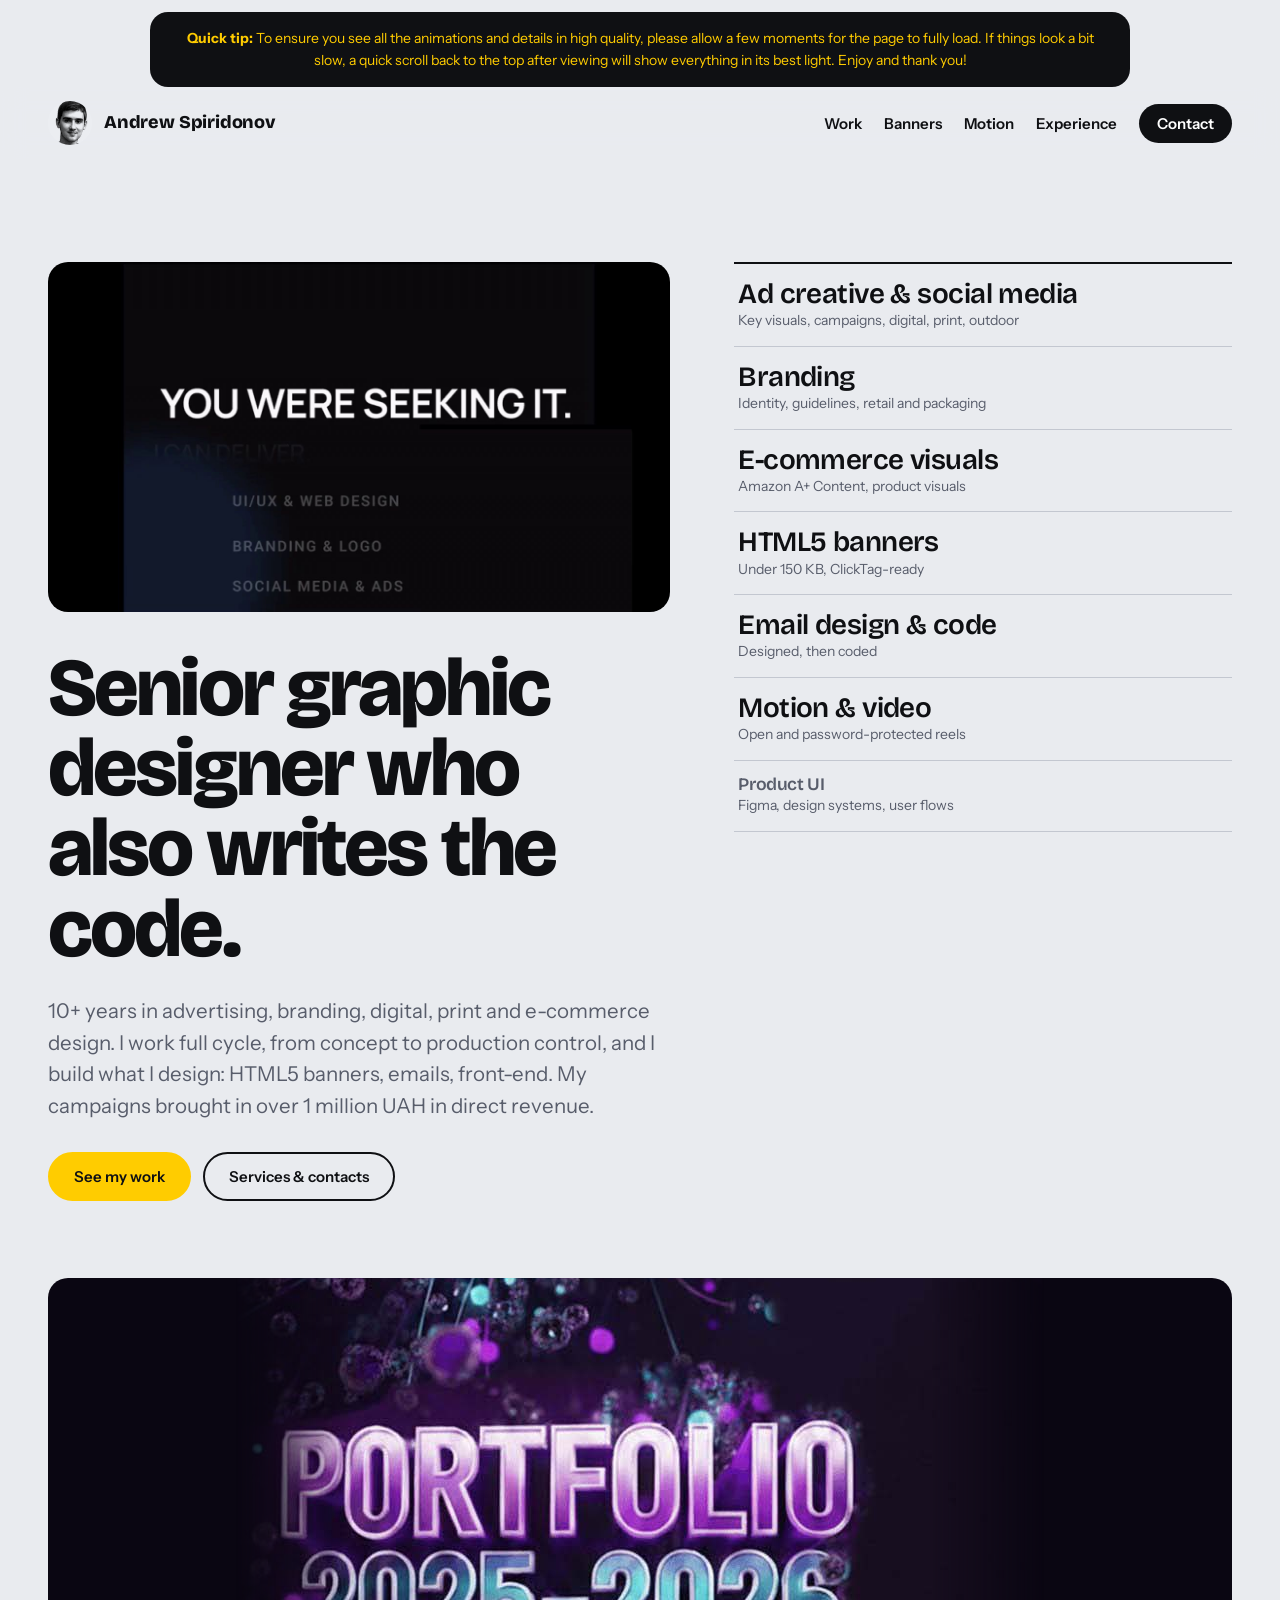
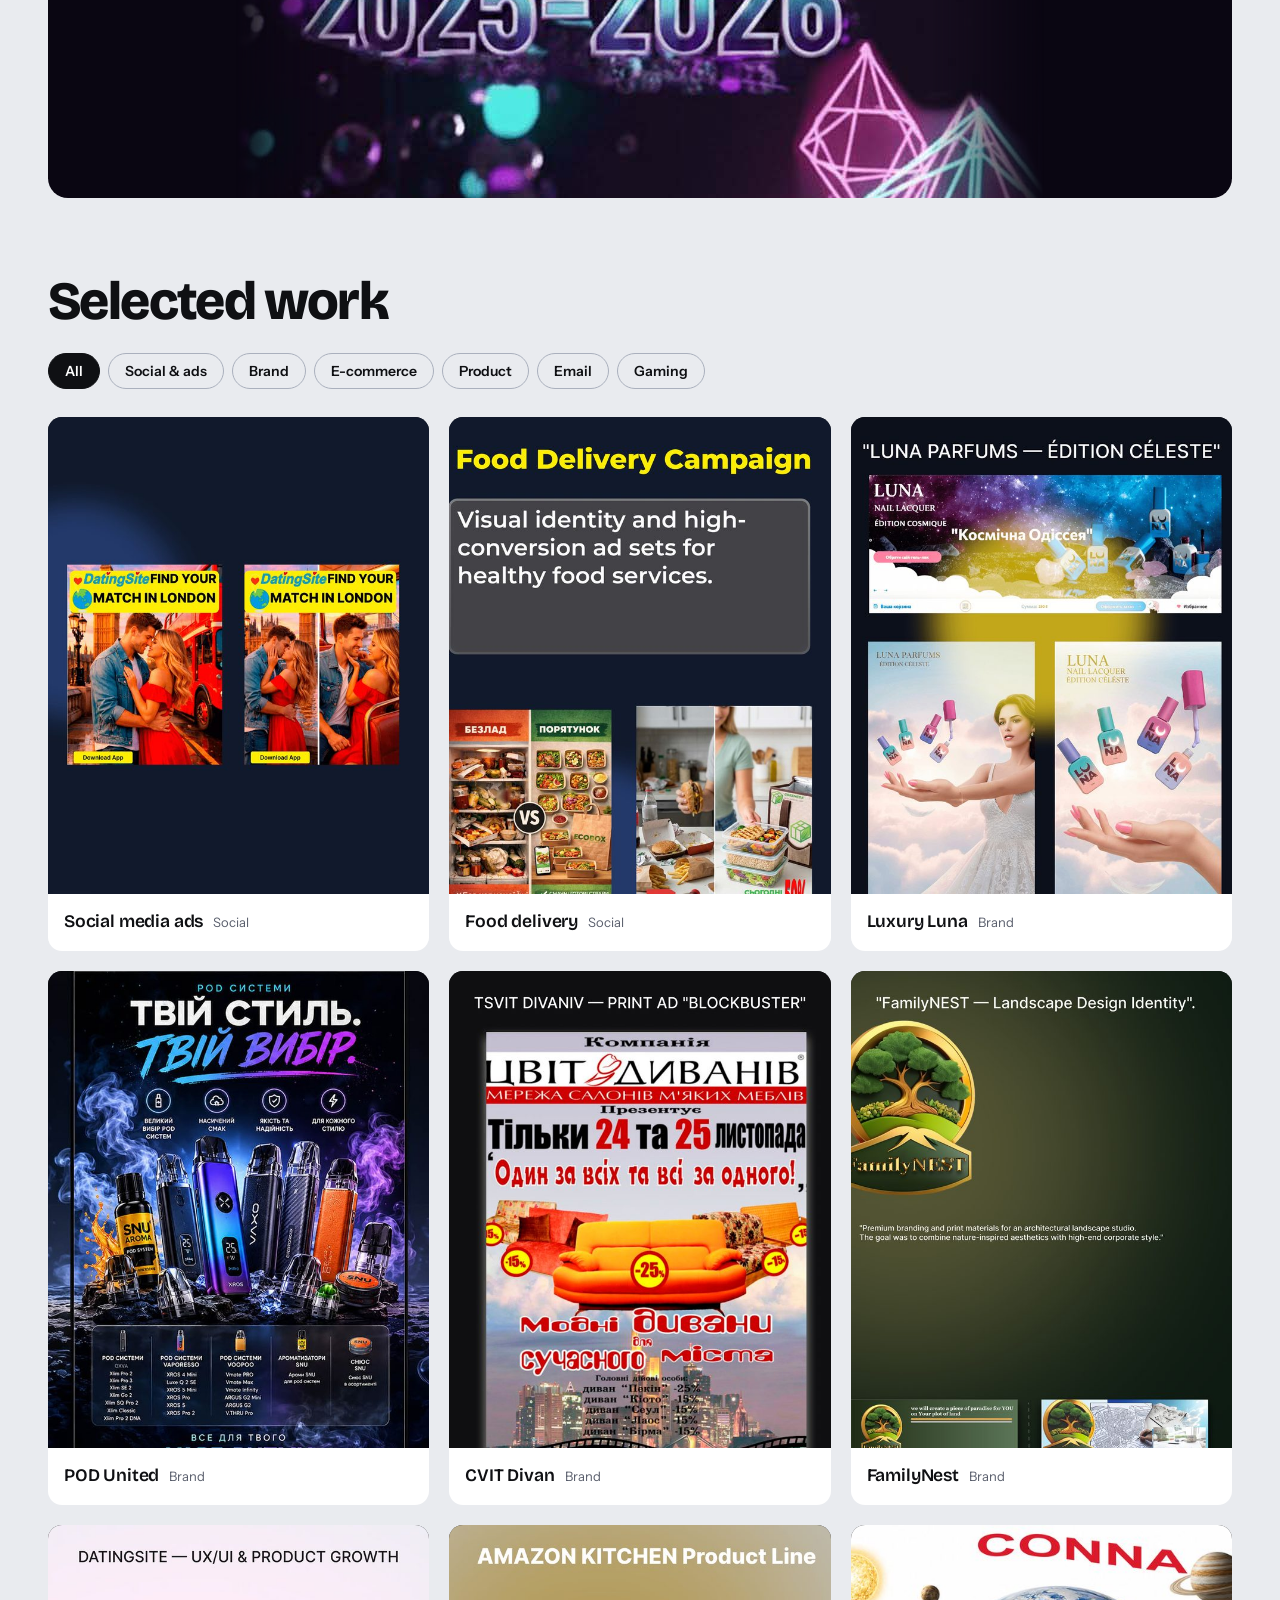
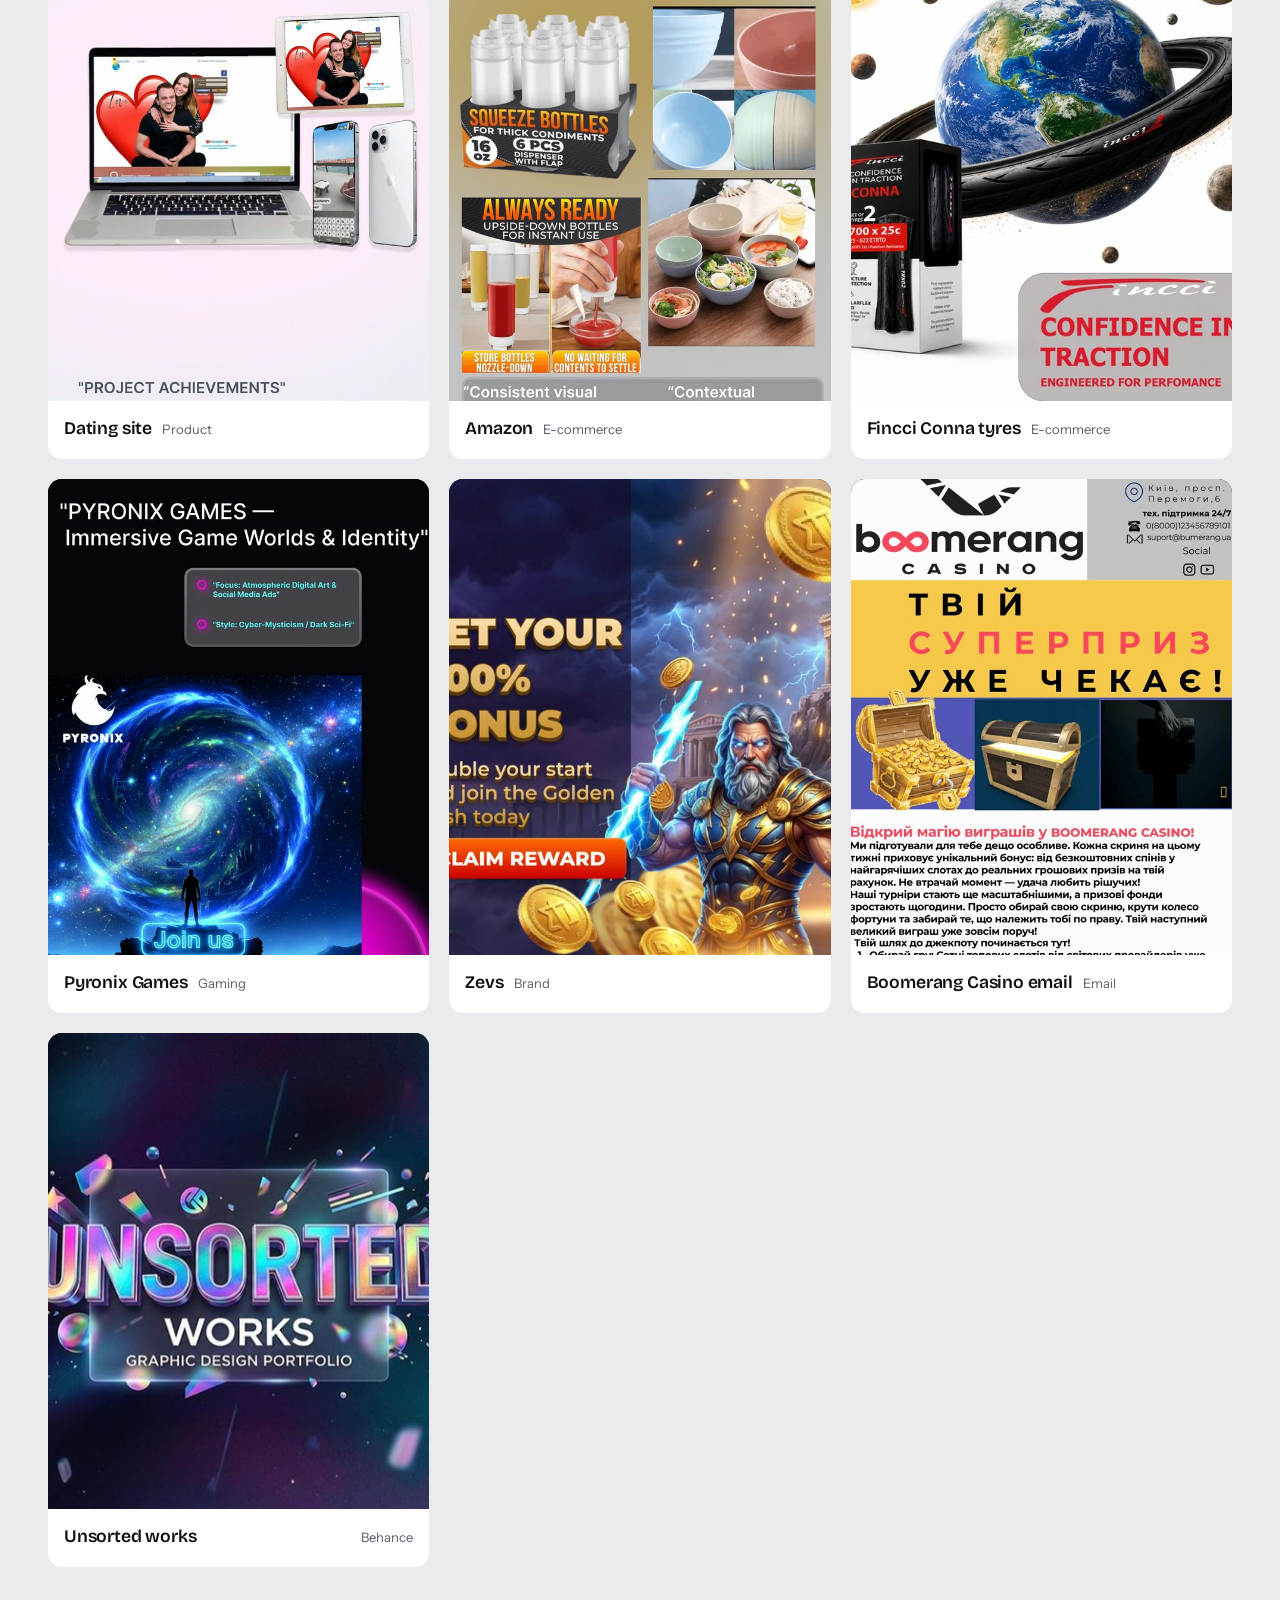
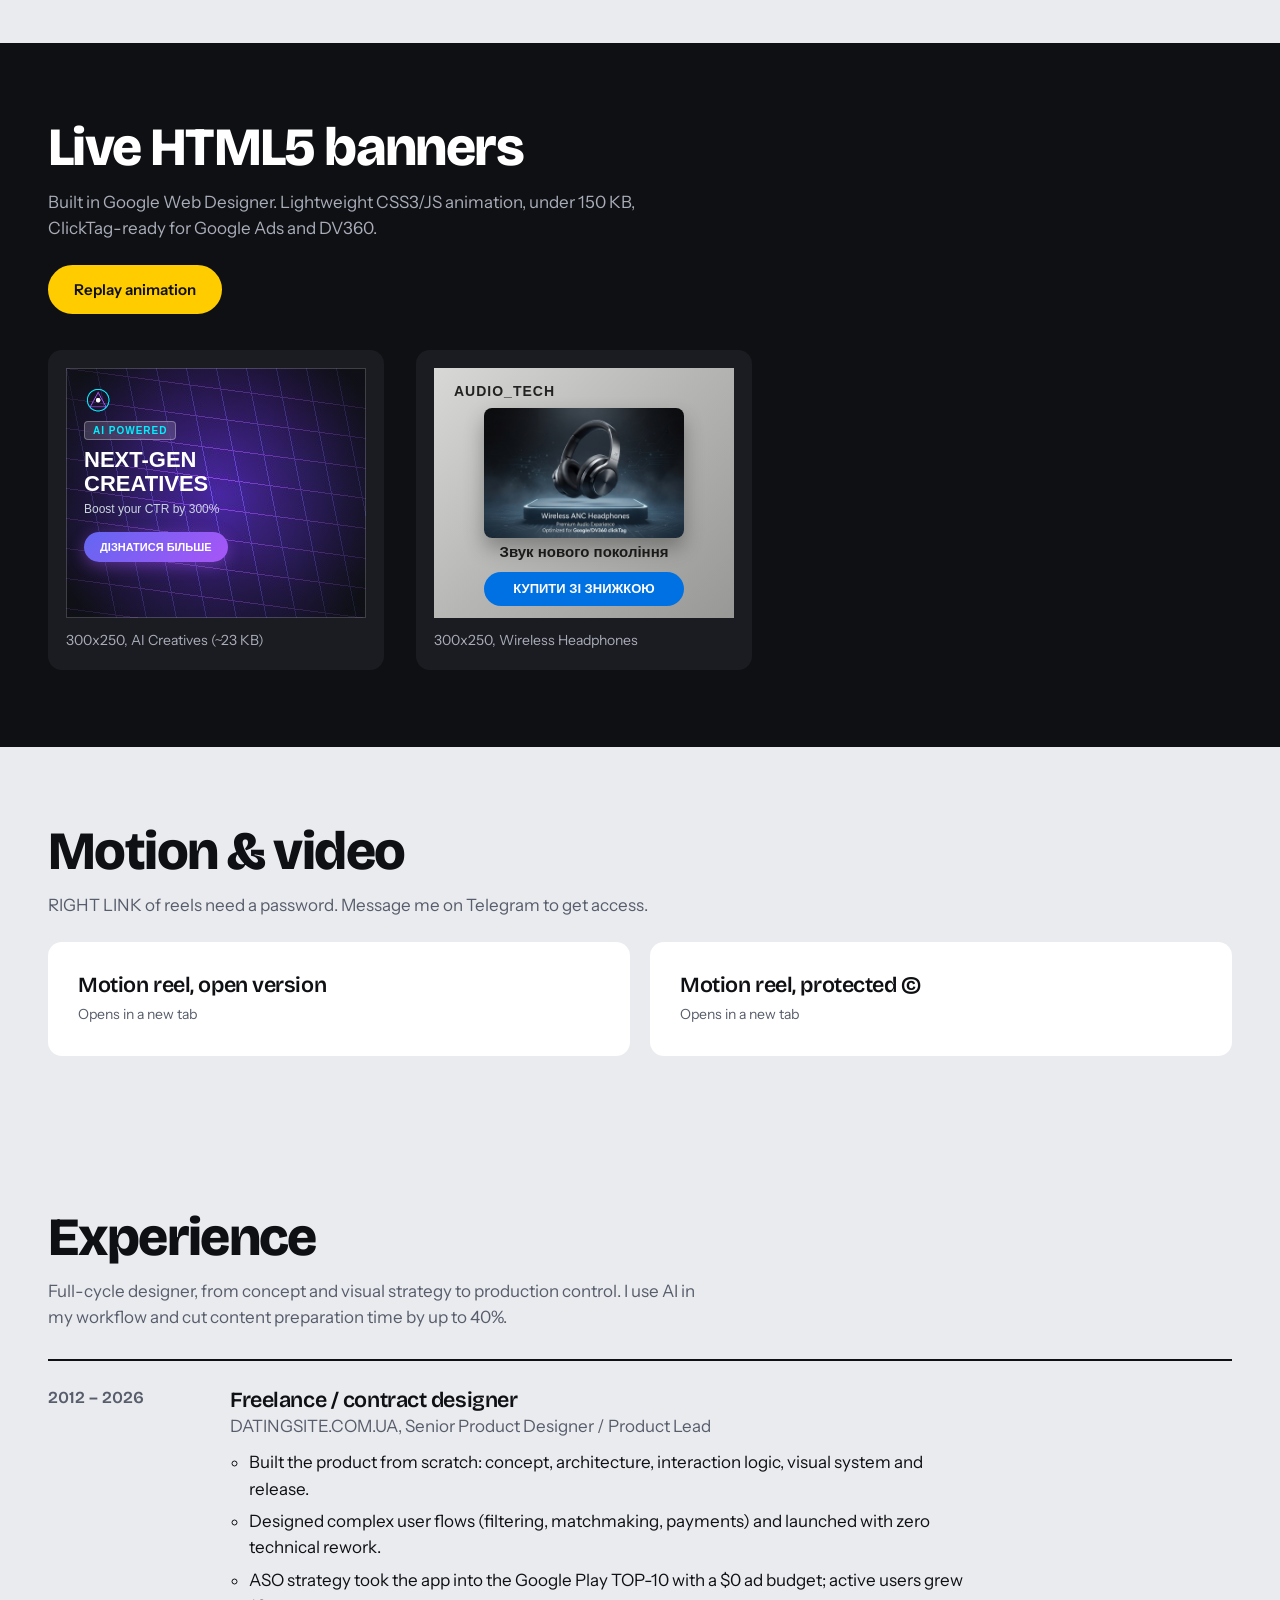
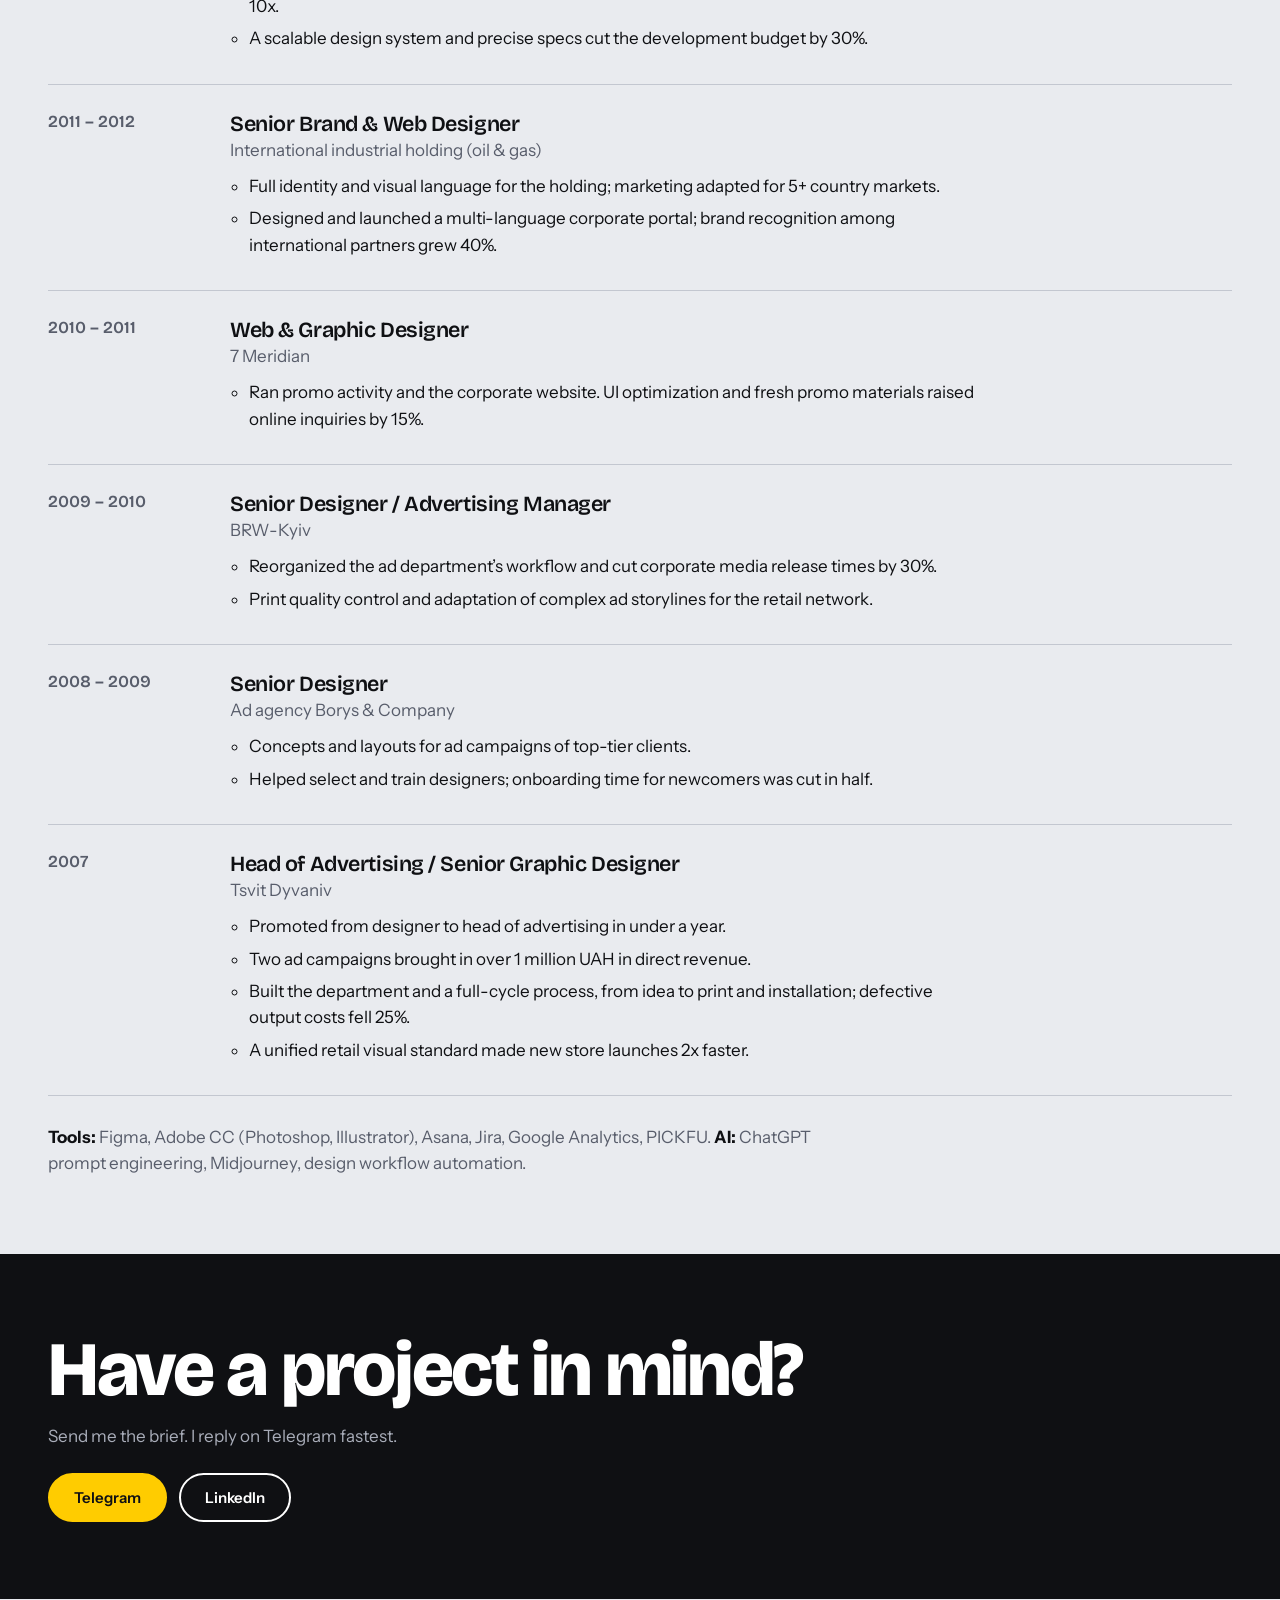
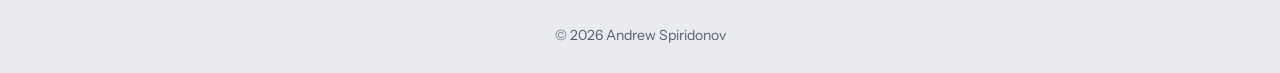
==== index.html @ c7f1c341 "first commit" ====
<!DOCTYPE html>
<html lang="en">
  <head>
    <meta charset="UTF-8" />
    <meta name="viewport" content="width=device-width, initial-scale=1.0" />
    <title>Andrew Spiridonov | Senior Graphic Designer</title>
    <meta
      name="description"
      content="Senior graphic designer with 10+ years of experience in brand, social, e-commerce and ad creative, plus HTML5 banners, email and front-end."
    />
    <link rel="icon" type="image/svg+xml" href="img/favicon.svg" />
    <link rel="preconnect" href="https://fonts.googleapis.com" />
    <link rel="preconnect" href="https://fonts.gstatic.com" crossorigin />
    <link
      href="https://fonts.googleapis.com/css2?family=Bricolage+Grotesque:opsz,wght@12..96,600;12..96,800&family=Instrument+Sans:wght@400;600&display=swap"
      rel="stylesheet"
    />
    <link rel="stylesheet" href="style.css" />
    <noscript
      ><style>
        #loading-screen {
          display: none;
        }
        body.loading {
          overflow: auto;
        }
      </style></noscript
    >
  </head>
  <body class="loading">
    <div id="loading-screen">
      <div class="loader-content">
        <span id="percent">0%</span>
        <div class="progress-bg"><div id="progress-bar"></div></div>
      </div>
    </div>

    <div class="static-tip">
      <b>Quick tip:</b> To ensure you see all the animations and details in high
      quality, please allow a few moments for the page to fully load. If things
      look a bit slow, a quick scroll back to the top after viewing will show
      everything in its best light. Enjoy and thank you!
    </div>

    <header class="top">
      <a class="brand" href="#top"
        ><img
          class="me"
          src="img/portrait.jpg"
          alt=""
          width="44"
          height="44"
        /><span>Andrew Spiridonov</span></a
      >
      <nav aria-label="Main">
        <a href="#work">Work</a>
        <a href="#banners">Banners</a>
        <a href="#motion">Motion</a>
        <a href="#experience">Experience</a>
      </nav>
      <a class="pill" href="#contact">Contact</a>
    </header>

    <main id="top">
      <section class="hero">
        <div class="hero-copy">
          <div class="intro">
            <video
              src="img/01_INTRO.mp4"
              poster="img/thumbs/INTRO.jpg"
              autoplay
              loop
              muted
              playsinline
              preload="auto"
              aria-label="You were seeking it. I can deliver: UI/UX and web design, branding and logo, social media and ads."
            ></video>
          </div>
          <h1>Senior graphic designer who also writes the code.</h1>
          <p class="lead">
            10+ years in advertising, branding, digital, print and e-commerce
            design. I work full cycle, from concept to production control, and I
            build what I design: HTML5 banners, emails, front-end. My campaigns
            brought in over 1 million UAH in direct revenue.
          </p>
          <div class="actions">
            <a class="btn" href="#work">See my work</a>
            <button
              class="btn ghost"
              type="button"
              data-title="Services &amp; contacts"
              data-imgs="img/00 COVER_FN.png|img/02_Services &amp; Contacts.png|img/09_1_FIN_CONTACTS.png"
            >
              Services &amp; contacts
            </button>
          </div>
        </div>
        <ul class="what">
          <li>
            <a href="#work" data-f="social"
              ><b>Ad creative &amp; social media</b
              ><span>Key visuals, campaigns, digital, print, outdoor</span></a
            >
          </li>
          <li>
            <a href="#work" data-f="brand"
              ><b>Branding</b
              ><span>Identity, guidelines, retail and packaging</span></a
            >
          </li>
          <li>
            <a href="#work" data-f="ecom"
              ><b>E-commerce visuals</b
              ><span>Amazon A+ Content, product visuals</span></a
            >
          </li>
          <li>
            <a href="#banners"
              ><b>HTML5 banners</b><span>Under 150 KB, ClickTag-ready</span></a
            >
          </li>
          <li>
            <a href="#work" data-f="email"
              ><b>Email design &amp; code</b
              ><span>Designed, then coded</span></a
            >
          </li>
          <li>
            <a href="#motion"
              ><b>Motion &amp; video</b
              ><span>Open and password-protected reels</span></a
            >
          </li>
          <li class="minor">
            <a href="#work" data-f="product"
              ><b>Product UI</b
              ><span>Figma, design systems, user flows</span></a
            >
          </li>
        </ul>
      </section>

      <section class="wrap cover-wrap" aria-label="Portfolio cover">
        <figure class="cover">
          <img
            src="img/00_COVER_web.jpg"
            alt="Portfolio 2025-2026"
            width="808"
            height="1689"
            decoding="async"
          />
        </figure>
      </section>

      <section id="work" class="wrap">
        <h2>Selected work</h2>
        <div class="filters" role="group" aria-label="Filter work">
          <button class="f on" data-f="all">All</button>
          <button class="f" data-f="social">Social &amp; ads</button>
          <button class="f" data-f="brand">Brand</button>
          <button class="f" data-f="ecom">E-commerce</button>
          <button class="f" data-f="product">Product</button>
          <button class="f" data-f="email">Email</button>
          <button class="f" data-f="gaming">Gaming</button>
        </div>
        <div class="grid">
          <button
            class="card"
            data-cat="social"
            data-title="Social media ads"
            data-imgs="img/03_0 socialHead.png|img/03_1 MERGED.png"
            data-video="img/03_2 Case_SocialMedia.mp4"
          >
            <img
              src="img/thumbs/03_1 MERGED.jpg"
              alt=""
              loading="lazy"
              decoding="async"
            /><span class="meta"><b>Social media ads</b><i>Social</i></span>
          </button>
          <button
            class="card"
            data-cat="social"
            data-title="Food delivery"
            data-imgs="img/03_1.5_Case_FOOD_DELIVERY.png"
          >
            <img
              src="img/thumbs/03_1.5_Case_FOOD_DELIVERY.jpg"
              alt=""
              loading="lazy"
              decoding="async"
            /><span class="meta"><b>Food delivery</b><i>Social</i></span>
          </button>
          <button
            class="card"
            data-cat="brand"
            data-title="Luxury Luna"
            data-imgs="img/04_Case_2_LUXERY_LUNA.png"
          >
            <img
              src="img/thumbs/04_Case_2_LUXERY_LUNA.jpg"
              alt=""
              loading="lazy"
              decoding="async"
            /><span class="meta"><b>Luxury Luna</b><i>Brand</i></span>
          </button>
          <button
            class="card"
            data-cat="brand"
            data-title="POD United"
            data-imgs="img/POD_UNITED.jpg"
          >
            <img
              src="img/thumbs/POD_UNITED.jpg"
              alt=""
              loading="lazy"
              decoding="async"
            /><span class="meta"><b>POD United</b><i>Brand</i></span>
          </button>
          <button
            class="card"
            data-cat="brand"
            data-title="CVIT Divan"
            data-imgs="img/05_Case_3_CVIT_DIVAN.png"
          >
            <img
              src="img/thumbs/05_Case_3_CVIT_DIVAN.jpg"
              alt=""
              loading="lazy"
              decoding="async"
            /><span class="meta"><b>CVIT Divan</b><i>Brand</i></span>
          </button>
          <button
            class="card"
            data-cat="brand"
            data-title="FamilyNest"
            data-imgs="img/06_Case4_FAMILYNEST.png"
          >
            <img
              src="img/thumbs/06_Case4_FAMILYNEST.jpg"
              alt=""
              loading="lazy"
              decoding="async"
            /><span class="meta"><b>FamilyNest</b><i>Brand</i></span>
          </button>
          <button
            class="card"
            data-cat="product"
            data-title="Dating site"
            data-imgs="img/07_0 DATING_SITE.png"
          >
            <img
              src="img/thumbs/07_0 DATING_SITE.jpg"
              alt=""
              loading="lazy"
              decoding="async"
            /><span class="meta"><b>Dating site</b><i>Product</i></span>
          </button>
          <button
            class="card"
            data-cat="ecom"
            data-title="Amazon"
            data-imgs="img/07_5Case_AMAZON.png|img/07_6Case_AMAZON_HOUCE_CONFORT.png"
          >
            <img
              src="img/thumbs/07_5Case_AMAZON.jpg"
              alt=""
              loading="lazy"
              decoding="async"
            /><span class="meta"><b>Amazon</b><i>E-commerce</i></span>
          </button>
          <button
            class="card"
            data-cat="ecom"
            data-title="Fincci Conna tyres"
            data-gap
            data-imgs="img/TIER2HERO_IMG.png|img/TIRE1HERO_IMG.png"
          >
            <img
              src="img/thumbs/TIER2HERO_IMG.jpg"
              alt=""
              loading="lazy"
              decoding="async"
            /><span class="meta"
              ><b>Fincci Conna tyres</b><i>E-commerce</i></span
            >
          </button>
          <button
            class="card"
            data-cat="gaming"
            data-title="Pyronix Games"
            data-imgs="img/08_Case_6_PyronixGames.png|img/08_5_FRAME_COVERS.png"
          >
            <img
              src="img/thumbs/08_Case_6_PyronixGames.jpg"
              alt=""
              loading="lazy"
              decoding="async"
            /><span class="meta"><b>Pyronix Games</b><i>Gaming</i></span>
          </button>
          <button
            class="card"
            data-cat="brand"
            data-title="Zevs"
            data-imgs="img/009_1_ZEVS.png"
          >
            <img
              src="img/thumbs/009_1_ZEVS.jpg"
              alt=""
              loading="lazy"
              decoding="async"
            /><span class="meta"><b>Zevs</b><i>Brand</i></span>
          </button>
          <button
            class="card"
            data-cat="email gaming"
            data-title="Boomerang Casino email"
            data-extra="boomerang-text"
            data-video="img/BOOMERANGFIN.mp4"
          >
            <img
              src="img/thumbs/BOOMERANGFIN.jpg"
              alt=""
              loading="lazy"
              decoding="async"
            /><span class="meta"
              ><b>Boomerang Casino email</b><i>Email</i></span
            >
          </button>
          <a
            class="card"
            data-cat="brand"
            href="https://www.behance.net/gallery/220980603/UNSORTED-WORKS"
            target="_blank"
            rel="noopener"
          >
            <img
              src="img/thumbs/000   UNSORTED_WRKS.jpg"
              alt=""
              loading="lazy"
              decoding="async"
            /><span class="meta"><b>Unsorted works</b><i>Behance</i></span></a
          >
        </div>
      </section>

      <section id="banners" class="band">
        <div class="wrap">
          <h2>Live HTML5 banners</h2>
          <p class="sub">
            Built in Google Web Designer. Lightweight CSS3/JS animation, under
            150 KB, ClickTag-ready for Google Ads and DV360.
          </p>
          <button class="btn" type="button" onclick="restartBanners()">
            Replay animation
          </button>
          <div class="banners">
            <figure>
              <iframe
                id="banner1"
                title="HTML5 banner: AI Creatives"
                src="HTML-BANNERS/banner_300x250/index.html"
                width="300"
                height="250"
                scrolling="no"
                loading="lazy"
              ></iframe>
              <figcaption>300x250, AI Creatives (~23 KB)</figcaption>
            </figure>
            <figure>
              <iframe
                id="banner2"
                title="HTML5 banner: Wireless Headphones"
                src="HTML-BANNERS/wireless headphones/index.html"
                width="300"
                height="250"
                scrolling="no"
                loading="lazy"
              ></iframe>
              <figcaption>300x250, Wireless Headphones</figcaption>
            </figure>
          </div>
        </div>
      </section>

      <section id="motion" class="wrap">
        <h2>Motion &amp; video</h2>
        <p class="sub">
          RIGHT LINK of reels need a password. Message me on Telegram to get
          access.
        </p>
        <div class="reels">
          <a
            href="free_video.html"
            target="_blank"
            rel="noopener"
            title="NEED PASSWORD"
            ><b>Motion reel, open version</b><span>Opens in a new tab</span></a
          >
          <a
            href="topSecret.html"
            target="_blank"
            rel="noopener"
            title="NEED PASSWORD"
            ><b>Motion reel, protected &copy;</b
            ><span>Opens in a new tab</span></a
          >
        </div>
      </section>

      <section id="experience" class="wrap">
        <h2>Experience</h2>
        <p class="sub">
          Full-cycle designer, from concept and visual strategy to production
          control. I use AI in my workflow and cut content preparation time by
          up to 40%.
        </p>
        <ol class="jobs">
          <li>
            <time>2012 – 2026</time>
            <div>
              <h3>Freelance / contract designer</h3>
              <p class="co">
                DATINGSITE.COM.UA, Senior Product Designer / Product Lead
              </p>
              <ul>
                <li>
                  Built the product from scratch: concept, architecture,
                  interaction logic, visual system and release.
                </li>
                <li>
                  Designed complex user flows (filtering, matchmaking, payments)
                  and launched with zero technical rework.
                </li>
                <li>
                  ASO strategy took the app into the Google Play TOP-10 with a
                  $0 ad budget; active users grew 10x.
                </li>
                <li>
                  A scalable design system and precise specs cut the development
                  budget by 30%.
                </li>
              </ul>
            </div>
          </li>
          <li>
            <time>2011 – 2012</time>
            <div>
              <h3>Senior Brand &amp; Web Designer</h3>
              <p class="co">International industrial holding (oil &amp; gas)</p>
              <ul>
                <li>
                  Full identity and visual language for the holding; marketing
                  adapted for 5+ country markets.
                </li>
                <li>
                  Designed and launched a multi-language corporate portal; brand
                  recognition among international partners grew 40%.
                </li>
              </ul>
            </div>
          </li>
          <li>
            <time>2010 – 2011</time>
            <div>
              <h3>Web &amp; Graphic Designer</h3>
              <p class="co">7 Meridian</p>
              <ul>
                <li>
                  Ran promo activity and the corporate website. UI optimization
                  and fresh promo materials raised online inquiries by 15%.
                </li>
              </ul>
            </div>
          </li>
          <li>
            <time>2009 – 2010</time>
            <div>
              <h3>Senior Designer / Advertising Manager</h3>
              <p class="co">BRW-Kyiv</p>
              <ul>
                <li>
                  Reorganized the ad department’s workflow and cut corporate
                  media release times by 30%.
                </li>
                <li>
                  Print quality control and adaptation of complex ad storylines
                  for the retail network.
                </li>
              </ul>
            </div>
          </li>
          <li>
            <time>2008 – 2009</time>
            <div>
              <h3>Senior Designer</h3>
              <p class="co">Ad agency Borys &amp; Company</p>
              <ul>
                <li>
                  Concepts and layouts for ad campaigns of top-tier clients.
                </li>
                <li>
                  Helped select and train designers; onboarding time for
                  newcomers was cut in half.
                </li>
              </ul>
            </div>
          </li>
          <li>
            <time>2007</time>
            <div>
              <h3>Head of Advertising / Senior Graphic Designer</h3>
              <p class="co">Tsvit Dyvaniv</p>
              <ul>
                <li>
                  Promoted from designer to head of advertising in under a year.
                </li>
                <li>
                  Two ad campaigns brought in over 1 million UAH in direct
                  revenue.
                </li>
                <li>
                  Built the department and a full-cycle process, from idea to
                  print and installation; defective output costs fell 25%.
                </li>
                <li>
                  A unified retail visual standard made new store launches 2x
                  faster.
                </li>
              </ul>
            </div>
          </li>
        </ol>
        <p class="tools">
          <b>Tools:</b> Figma, Adobe CC (Photoshop, Illustrator), Asana, Jira,
          Google Analytics, PICKFU. <b>AI:</b> ChatGPT prompt engineering,
          Midjourney, design workflow automation.
        </p>
      </section>

      <section id="contact" class="band contact">
        <div class="wrap">
          <h2>Have a project in mind?</h2>
          <p class="sub">Send me the brief. I reply on Telegram fastest.</p>
          <div class="actions">
            <a
              class="btn"
              href="https://t.me/spirik_a"
              target="_blank"
              rel="noopener"
              >Telegram</a
            >
            <a
              class="btn ghost"
              href="https://www.linkedin.com/in/andrew-spiridonov"
              target="_blank"
              rel="noopener"
              >LinkedIn</a
            >
          </div>
        </div>
      </section>
    </main>
    <footer>&copy; 2026 Andrew Spiridonov</footer>

    <template id="boomerang-text">
      <div class="note">
        <p><b>КЕЙС: АДАПТИВНИЙ EMAIL-МАКЕТ ДЛЯ BOOMERANG CASINO</b></p>
        <p>
          Це приклад дизайну та верстки повної рекламної емейл-розсилки. Ви
          можете переглянути інтерактивну версію у Figma:
          <a
            href="https://www.figma.com/proto/Xx6iP4fDgWOOg9SPpCaxyQ/%D0%B2%D0%B0%D1%80%D1%96%D0%B0%D0%BD%D1%82-%D0%BF%D0%BE%D1%88%D1%82%D0%BE%D0%B2%D0%BE%D1%97-%D1%80%D0%BE%D0%B7%D1%81%D0%B8%D0%BB%D0%BA%D0%B8?node-id=0-1&p=f&t=6TUykLDZSAIkF8LS-0&scaling=min-zoom&content-scaling=fixed&page-id=0%3A1&starting-point-node-id=1%3A3"
            target="_blank"
            rel="noopener"
            >Prototype Link</a
          >.
        </p>
        <p>
          <b>Примітка:</b> через нестабільність мережі підготовлено
          відеодемонстрацію скролінгу довгого листа. Дякую за увагу до деталей.
        </p>
      </div>
    </template>

    <div
      id="viewer"
      role="dialog"
      aria-modal="true"
      aria-labelledby="v-title"
      hidden
    >
      <div class="v-bar">
        <h3 id="v-title"></h3>
        <button id="v-close" type="button" aria-label="Close">Close</button>
      </div>
      <div id="v-body"></div>
    </div>

    <button id="back-to-top" aria-label="Back to top">&uarr;</button>
    <script>
      function restartBanners() {
        ["banner1", "banner2"].forEach(function (id) {
          var b = document.getElementById(id);
          if (b) b.src = b.src;
        });
      }
    </script>
    <script src="script.js"></script>
  </body>
</html>
---- style.css ----
:root{--bg:#e9ebef;--ink:#0f1013;--mute:#585d6b;--card:#fff;--y:#ffcc00;--r:14px}
*{margin:0;padding:0;box-sizing:border-box}
html{scroll-behavior:smooth;scroll-padding-top:84px}
body{background:var(--bg);color:var(--ink);font:400 17px/1.55 "Instrument Sans",system-ui,sans-serif;overflow-x:hidden}
body.loading,body.lock{overflow:hidden}
h1,h2,h3,.brand,.card b,.what b{font-family:"Bricolage Grotesque","Instrument Sans",sans-serif}
a{color:inherit}
img,video{-webkit-user-select:none;user-select:none;-webkit-touch-callout:none;-webkit-user-drag:none;pointer-events:none}
img{display:block;width:100%;height:auto}
:focus-visible{outline:3px solid #2338ff;outline-offset:2px}

#loading-screen{position:fixed;inset:0;z-index:9999;background:var(--ink);display:flex;justify-content:center;align-items:center;transition:opacity .5s,visibility .5s}
#loading-screen.done{opacity:0;visibility:hidden}
.loader-content{text-align:center}
#percent{display:block;font:800 64px "Bricolage Grotesque",sans-serif;color:var(--y);margin-bottom:16px}
.progress-bg{width:240px;height:4px;background:#2a2b30;border-radius:2px;overflow:hidden;margin:0 auto}
#progress-bar{width:0;height:100%;background:var(--y);transition:width .15s linear}

.static-tip{width:min(980px,calc(100% - 24px));margin:12px auto 0;text-align:center;padding:16px clamp(16px,3vw,32px);font-size:14px;line-height:1.55;color:var(--y);background:var(--ink);border-radius:18px}
.static-tip b{color:var(--y)}
.top{position:sticky;top:0;z-index:50;display:flex;align-items:center;gap:22px;padding:14px clamp(16px,4vw,48px);background:rgba(233,235,239,.88);backdrop-filter:blur(12px)}
.brand{margin-right:auto;font-weight:800;font-size:18px;text-decoration:none;letter-spacing:-.01em;display:flex;align-items:center;gap:12px}
.me{width:44px;height:44px;aspect-ratio:1/1;border-radius:50%;object-fit:cover;flex:none;mix-blend-mode:multiply}
.top nav{display:flex;align-items:center;gap:22px;font-weight:600;font-size:15px}
.top nav a{text-decoration:none}
.top nav a:hover{text-decoration:underline;text-underline-offset:4px}
.pill{background:var(--ink);color:#fff;padding:8px 18px;border-radius:99px;text-decoration:none;font-weight:600;font-size:15px}
.pill:hover{text-decoration:none!important;background:#2338ff}

.hero{display:grid;grid-template-columns:1.25fr 1fr;gap:clamp(28px,5vw,72px);align-items:start;padding:clamp(40px,8vw,110px) clamp(16px,4vw,48px) clamp(40px,6vw,80px);max-width:1360px;margin:0 auto}
h1{font-weight:800;font-size:clamp(2.5rem,6.4vw,5.6rem);line-height:.98;letter-spacing:-.035em;max-width:13ch}
.lead{font-size:clamp(1.05rem,1.6vw,1.3rem);color:var(--mute);max-width:46ch;margin:26px 0 30px}
.hero-copy>*{animation:rise .7s cubic-bezier(.2,.7,.2,1) both}
.hero-copy h1{animation-delay:.1s}.hero-copy .lead{animation-delay:.2s}.hero-copy .actions{animation-delay:.3s}
.intro{margin-bottom:36px;border-radius:20px;overflow:hidden;background:#0b0b0d;max-width:680px}
.intro img,.intro video{display:block;width:100%;aspect-ratio:16/9;object-fit:cover}
@keyframes rise{from{opacity:0;transform:translateY(22px)}}

.actions{display:flex;flex-wrap:wrap;gap:12px}
.btn{display:inline-block;font:600 15px "Instrument Sans",sans-serif;background:var(--y);color:var(--ink);padding:13px 24px;border-radius:99px;border:2px solid var(--y);text-decoration:none;cursor:pointer}
.btn:hover{background:var(--ink);border-color:var(--ink);color:#fff}
.btn.ghost{background:transparent;border-color:currentColor}
.btn.ghost:hover{background:var(--ink);color:#fff;border-color:var(--ink)}

.what{list-style:none;border-top:2px solid var(--ink)}
.what li{border-bottom:1px solid #c3c7d0}
.what a{display:flex;flex-direction:column;padding:14px 4px;text-decoration:none}
.what b{font-size:clamp(1.25rem,2.2vw,1.75rem);font-weight:600;letter-spacing:-.02em;line-height:1.15}
.what span{color:var(--mute);font-size:14px}
.what a:hover b{text-decoration:underline;text-decoration-color:var(--y);text-decoration-thickness:4px;text-underline-offset:4px}
.what .minor b{font-size:1.1rem;color:var(--mute)}

.wrap{max-width:1360px;margin:0 auto;padding:clamp(40px,6vw,88px) clamp(16px,4vw,48px)}
h2{font-weight:800;font-size:clamp(2rem,4.2vw,3.4rem);letter-spacing:-.03em;line-height:1.05}
.sub{color:var(--mute);max-width:60ch;margin:12px 0 24px}
.band{background:var(--ink);color:#fff}
.band .sub{color:#a9adb9}

.cover-wrap{padding-top:0;padding-bottom:0}
.cover{display:flex;justify-content:center;background:#0a0612;border-radius:20px;overflow:hidden}
.cover img{width:100%;max-width:808px;height:auto;aspect-ratio:4/5;object-fit:cover;object-position:50% 85%}
@media(min-width:700px){.cover img{aspect-ratio:808/520;object-position:50% 79%}}
@media(min-width:900px){.cover img{-webkit-mask-image:linear-gradient(90deg,transparent,#000 14%,#000 86%,transparent);mask-image:linear-gradient(90deg,transparent,#000 14%,#000 86%,transparent)}}
.filters{display:flex;flex-wrap:wrap;gap:8px;margin:22px 0 28px}
.f{font:600 14px "Instrument Sans",sans-serif;padding:8px 16px;border-radius:99px;border:1.5px solid #aab0bd;background:transparent;color:var(--ink);cursor:pointer}
.f:hover{border-color:var(--ink)}
.f.on{background:var(--ink);border-color:var(--ink);color:#fff}

.grid{display:grid;grid-template-columns:repeat(auto-fill,minmax(min(290px,100%),1fr));gap:20px}
.card{display:flex;flex-direction:column;text-align:left;background:var(--card);border:0;border-radius:var(--r);overflow:hidden;cursor:pointer;color:inherit;text-decoration:none;font:inherit}
.card[hidden]{display:none}
.card img,.card video{width:100%;aspect-ratio:4/5;object-fit:cover;object-position:top;background:#14151a}
.card:hover{outline:3px solid var(--ink)}
.meta{display:flex;justify-content:space-between;align-items:baseline;gap:10px;padding:14px 16px 16px}
.card b{font-size:1.1rem;font-weight:600;letter-spacing:-.01em}
.card i{font-style:normal;font-size:13px;color:var(--mute);white-space:nowrap}

.banners{display:flex;flex-wrap:wrap;gap:32px;margin-top:36px}
.banners figure{background:#1b1c21;padding:18px;border-radius:var(--r);max-width:100%;overflow-x:auto}
.banners iframe{display:block;border:0;background:#000}
.banners figcaption{margin-top:12px;font-size:14px;color:#a9adb9}

.reels{display:grid;grid-template-columns:repeat(auto-fit,minmax(280px,1fr));gap:20px}
.reels a{display:flex;flex-direction:column;gap:6px;padding:28px;border-radius:var(--r);background:var(--card);text-decoration:none;border:2px solid transparent}
.reels a:hover{border-color:var(--ink)}
.reels b{font:600 1.35rem "Bricolage Grotesque",sans-serif;letter-spacing:-.02em}
.reels span{color:var(--mute);font-size:14px}

.jobs{list-style:none;margin-top:28px;border-top:2px solid var(--ink)}
.jobs>li{display:grid;grid-template-columns:150px 1fr;gap:12px 32px;padding:26px 0;border-bottom:1px solid #c3c7d0}
.jobs time{font:600 1.05rem "Bricolage Grotesque",sans-serif;color:var(--mute)}
.jobs h3{font:600 1.35rem "Bricolage Grotesque",sans-serif;letter-spacing:-.02em}
.jobs .co{color:var(--mute);margin-bottom:10px}
.jobs ul{padding-left:1.1em;max-width:68ch}
.jobs ul li{margin-bottom:6px}
.tools{margin-top:28px;max-width:70ch;color:var(--mute)}
.tools b{color:var(--ink)}
.contact h2{font-size:clamp(2.2rem,6vw,4.8rem)}
.contact .btn.ghost{color:#fff}
.contact .btn.ghost:hover{background:#fff;color:var(--ink);border-color:#fff}
footer{text-align:center;padding:26px;font-size:14px;color:var(--mute)}

#viewer{position:fixed;inset:0;z-index:200;background:#0b0b0d;color:#fff;display:flex;flex-direction:column}
#viewer[hidden]{display:none}
.v-bar{display:flex;justify-content:space-between;align-items:center;padding:12px clamp(16px,4vw,40px);border-bottom:1px solid #26272c}
.v-bar h3{font-size:1.1rem;font-weight:600}
#v-close{font:600 14px "Instrument Sans",sans-serif;background:var(--y);color:var(--ink);border:0;padding:9px 20px;border-radius:99px;cursor:pointer}
#v-body{flex:1;overflow-y:auto;overflow-x:hidden}
#v-body>*{display:block;width:100%;max-width:1000px;margin:0 auto}
#v-body img,#v-body video{min-height:240px;background:#14151a}
#v-body.gap>*+*{margin-top:18px}
.note{padding:36px 20px;max-width:760px!important;line-height:1.7}
.note p{margin-bottom:16px}
.note a{color:var(--y)}

#back-to-top{position:fixed;right:24px;bottom:24px;width:48px;height:48px;border-radius:50%;border:0;background:var(--ink);color:#fff;font-size:20px;cursor:pointer;display:none;justify-content:center;align-items:center;z-index:99}
#back-to-top:hover{background:var(--y);color:var(--ink)}

@media(max-width:860px){.jobs>li{grid-template-columns:1fr}.hero{grid-template-columns:1fr}
.top{flex-wrap:wrap;gap:8px;padding:10px 16px}
.me{width:36px;height:36px}
.top nav{order:3;width:100%;overflow-x:auto;gap:18px;white-space:nowrap;padding-bottom:2px;scrollbar-width:none}
.top nav::-webkit-scrollbar{display:none}
html{scroll-padding-top:110px}}
@media(max-width:480px){.banners figure{padding:10px}}
@media(prefers-reduced-motion:reduce){*{animation:none!important;transition:none!important;scroll-behavior:auto!important}}
@media print{body{display:none!important}html{background:#0b0b0b!important}}
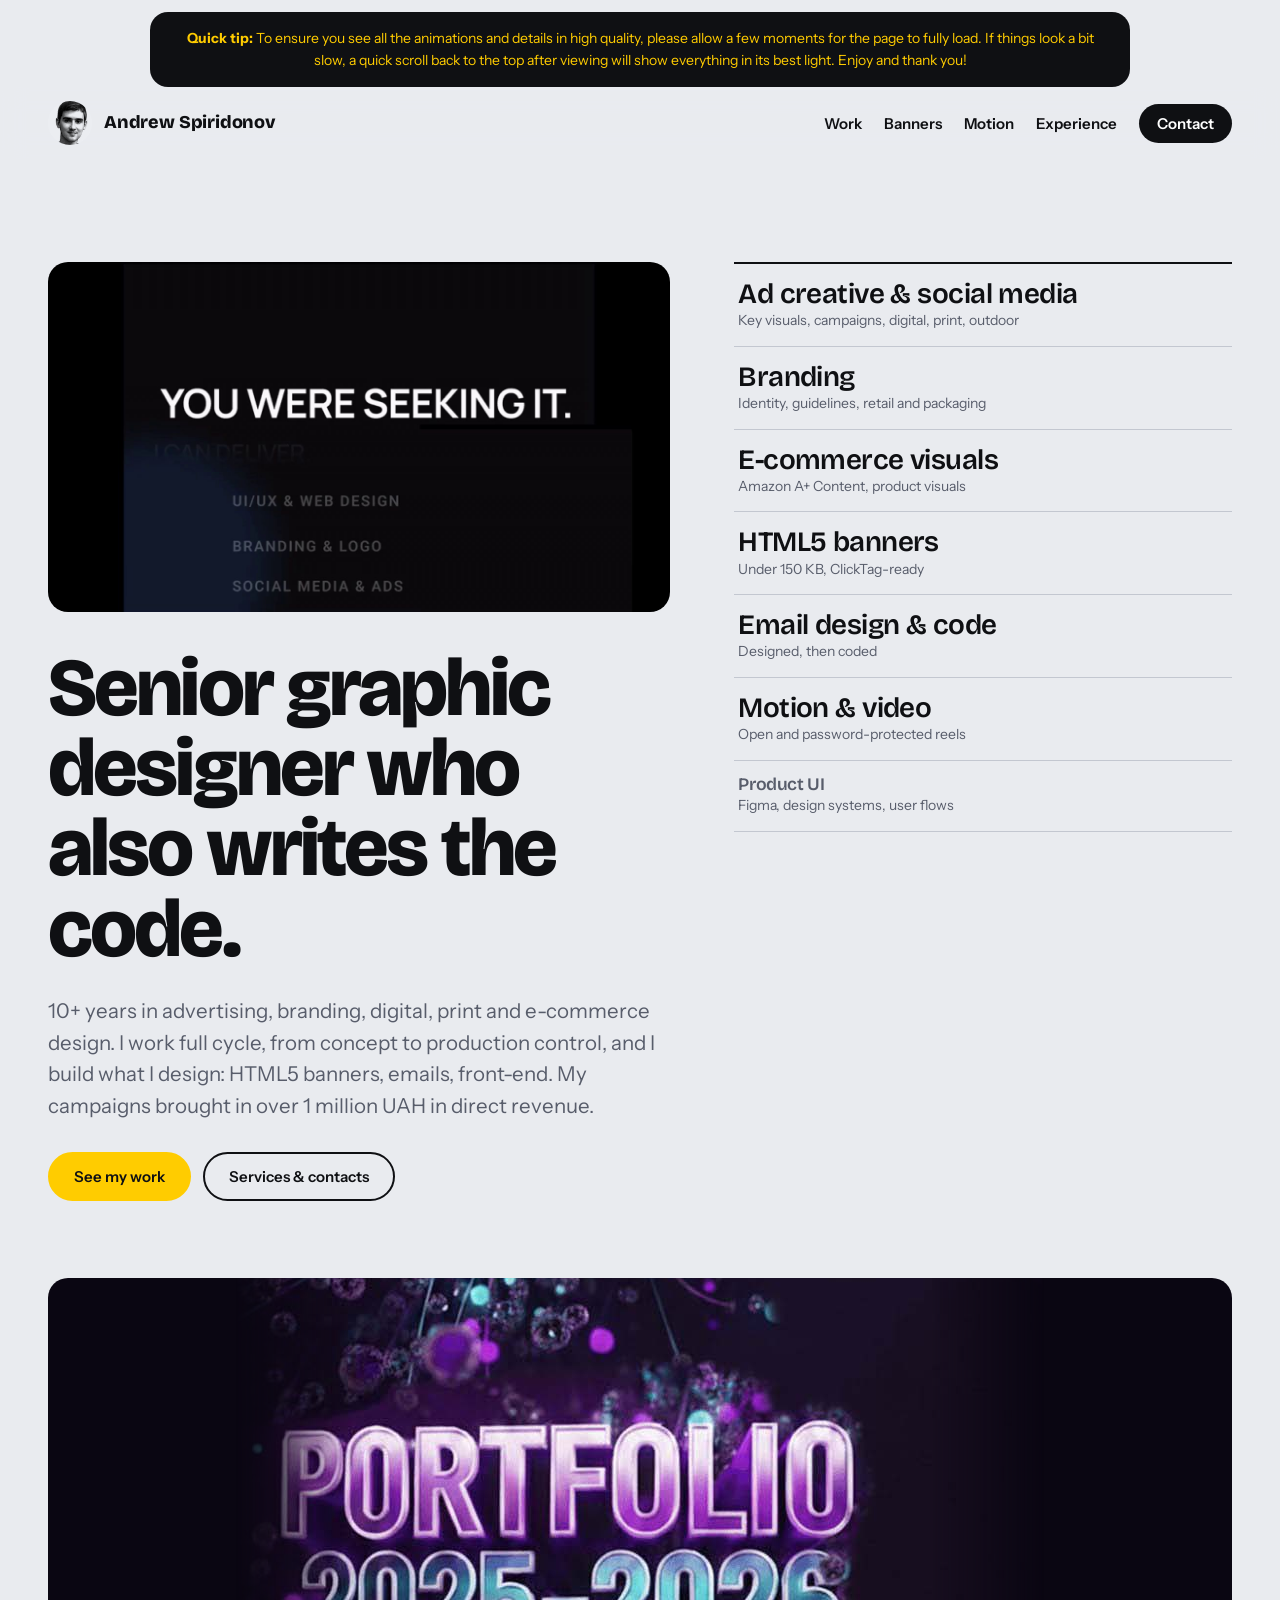
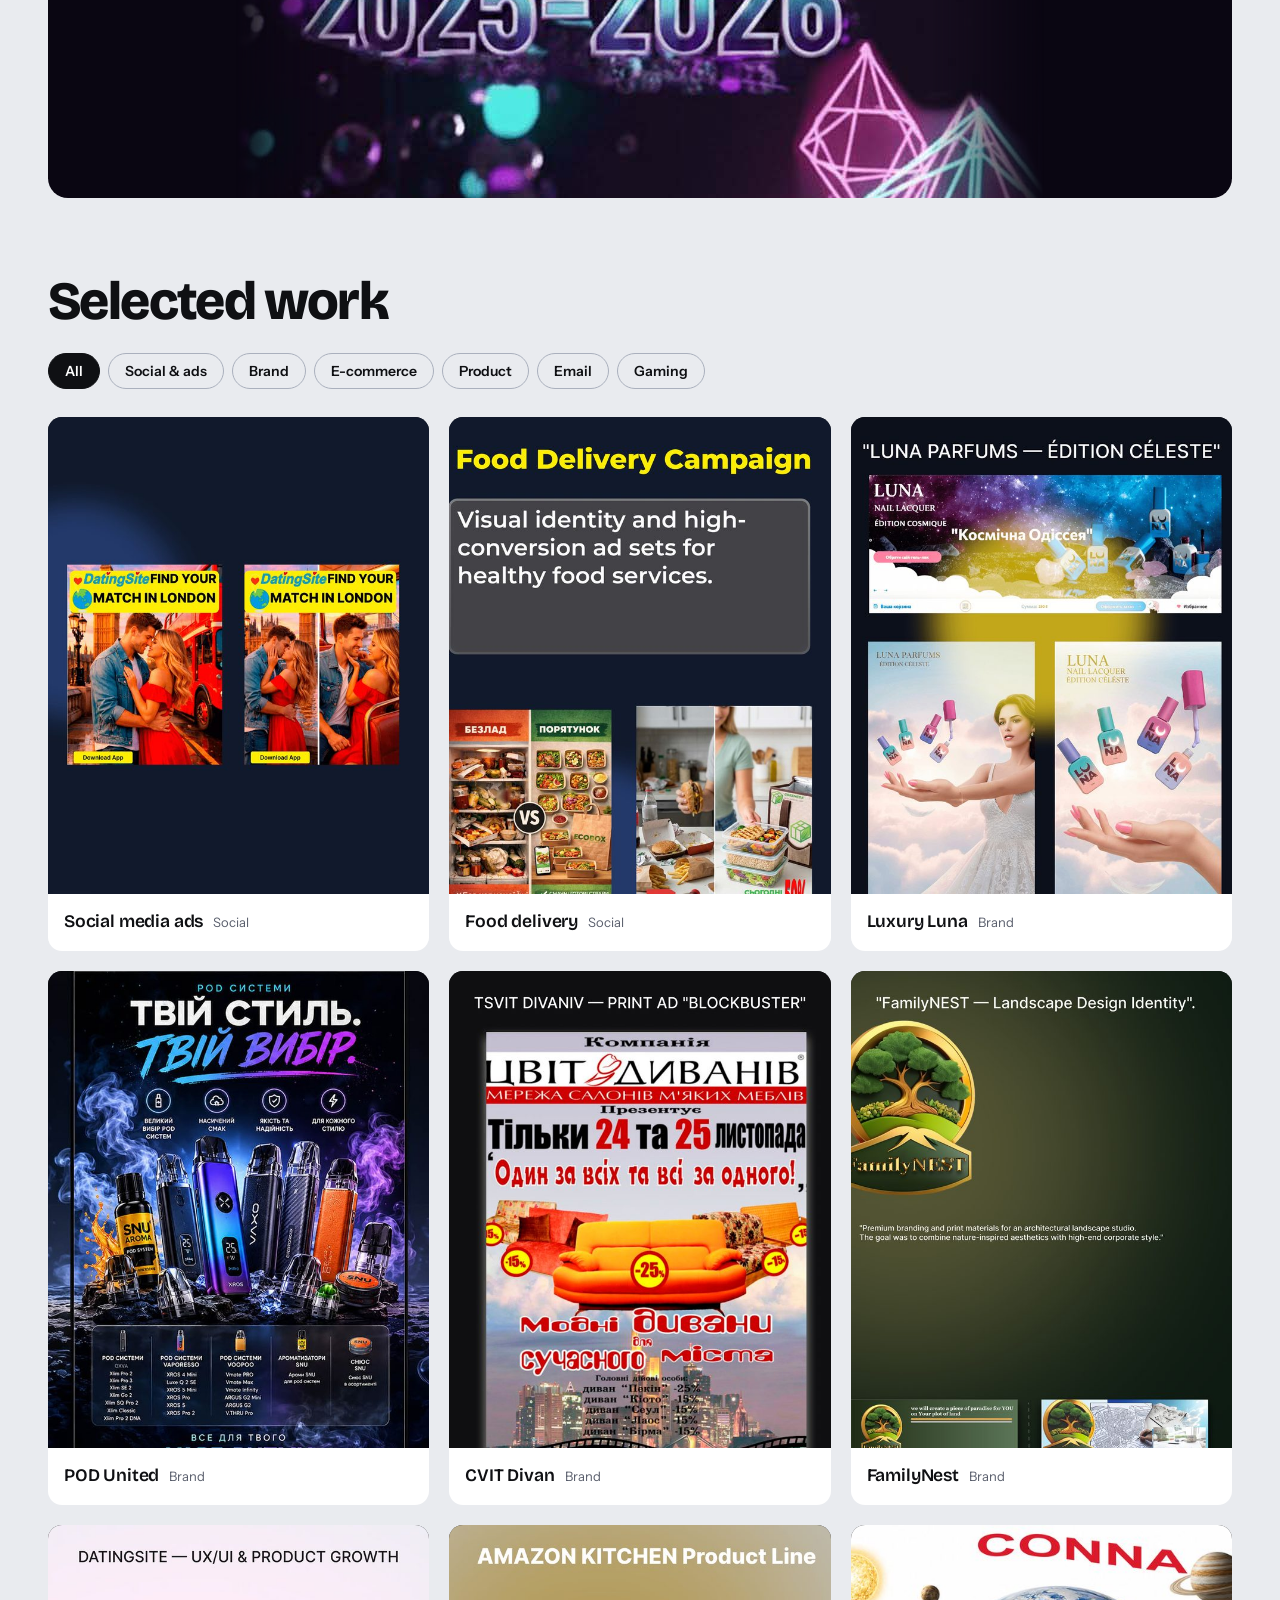
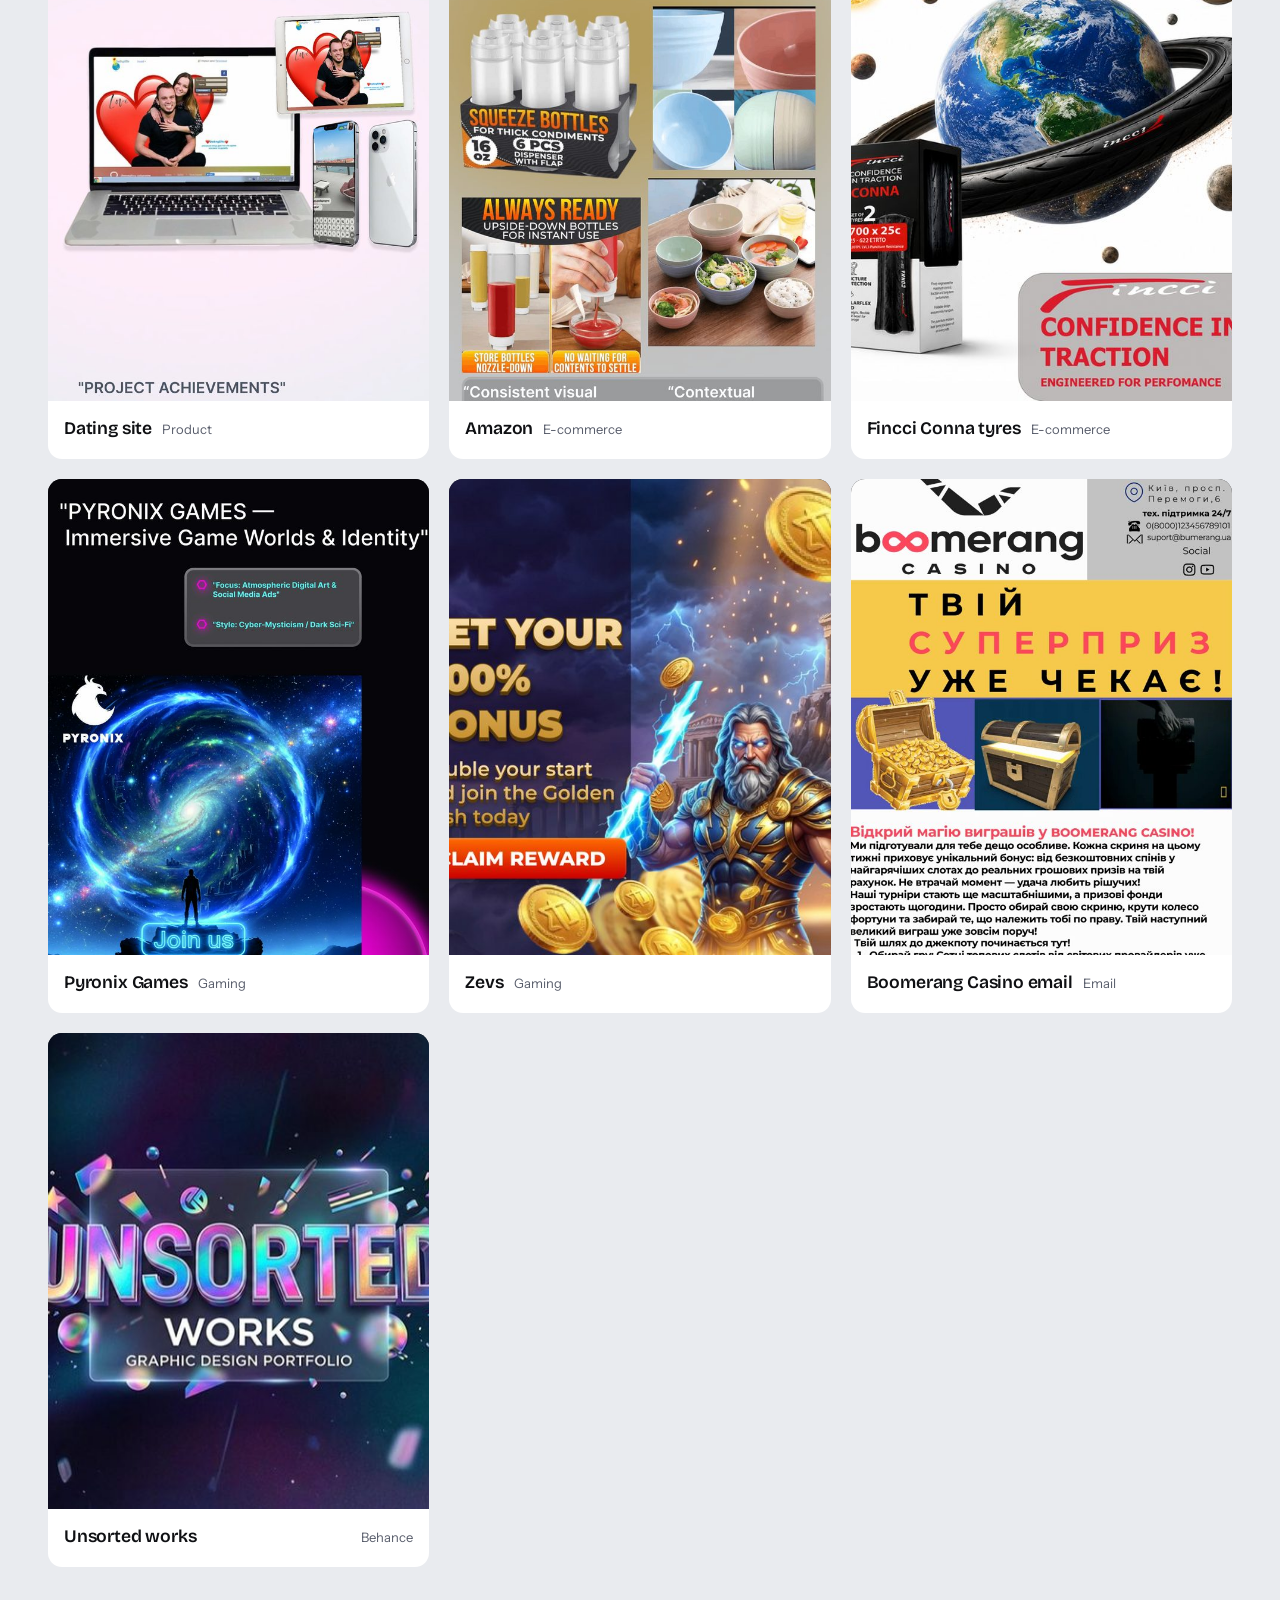
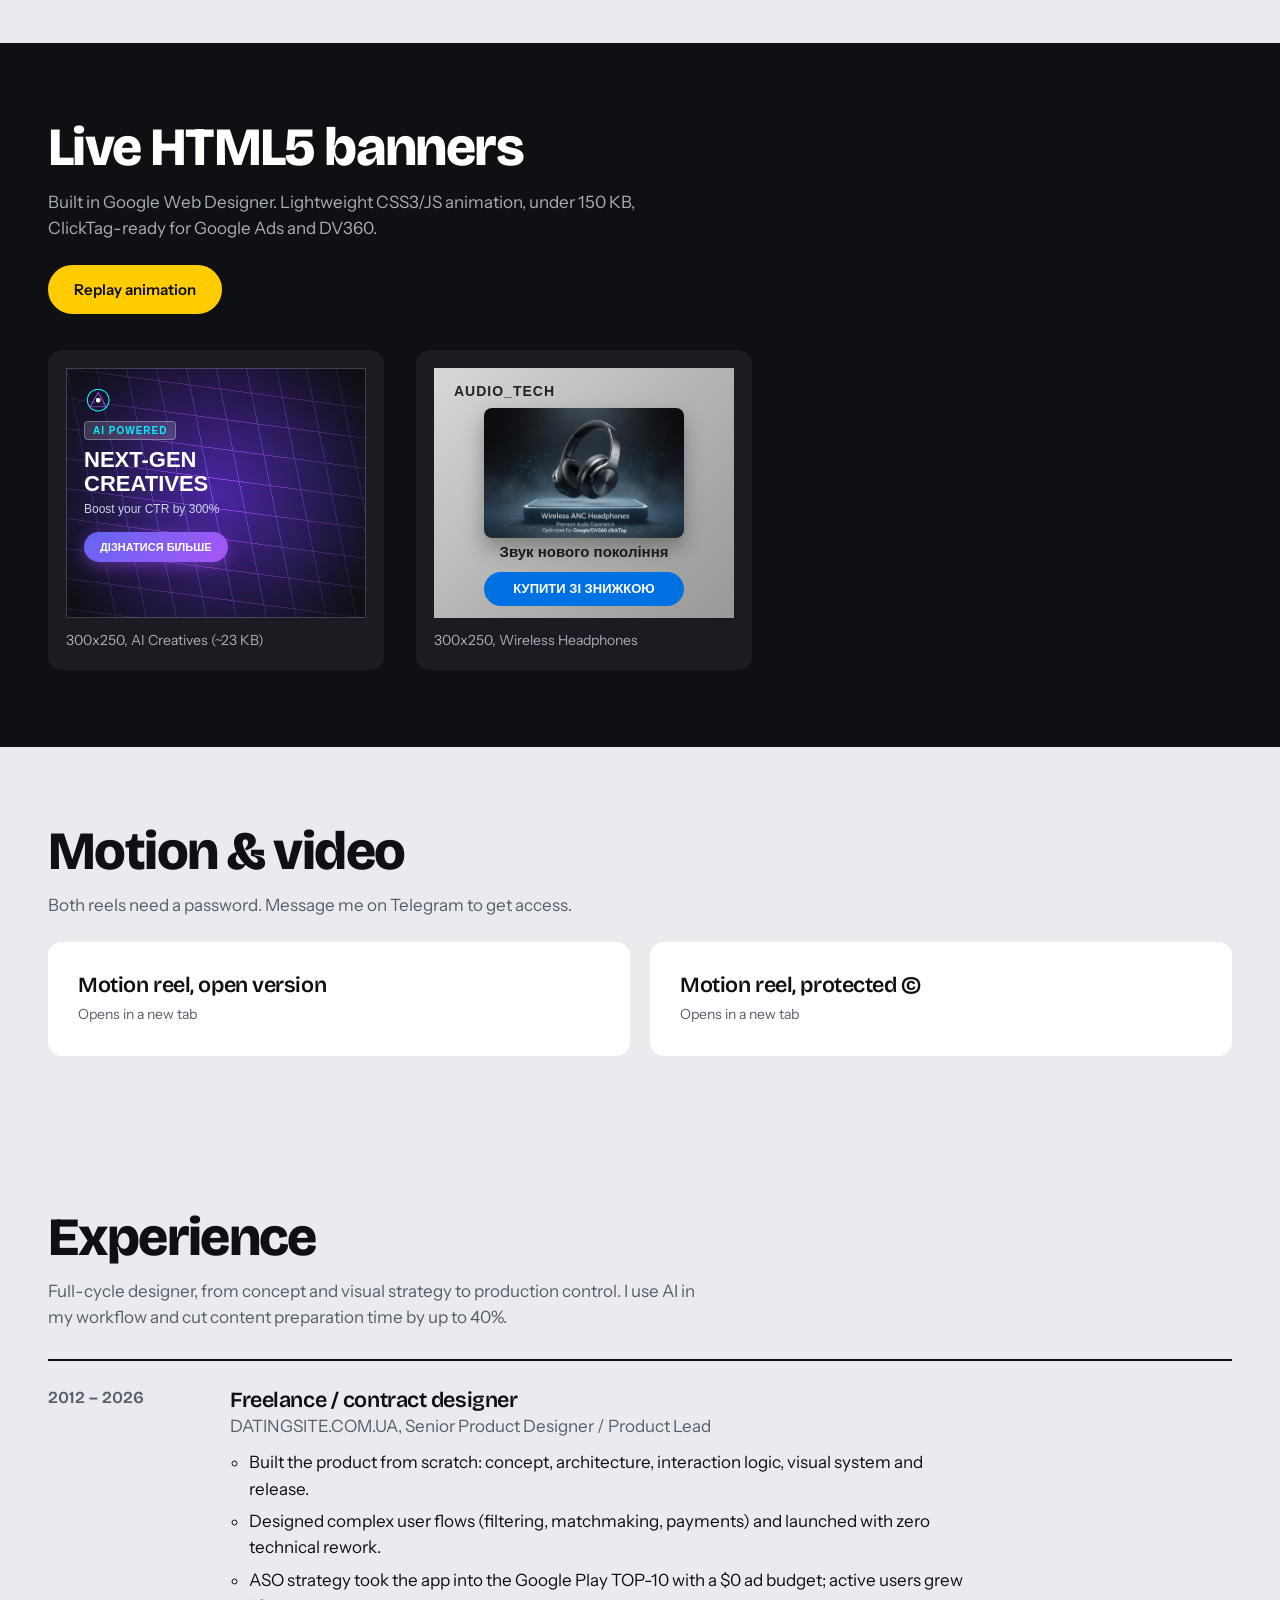
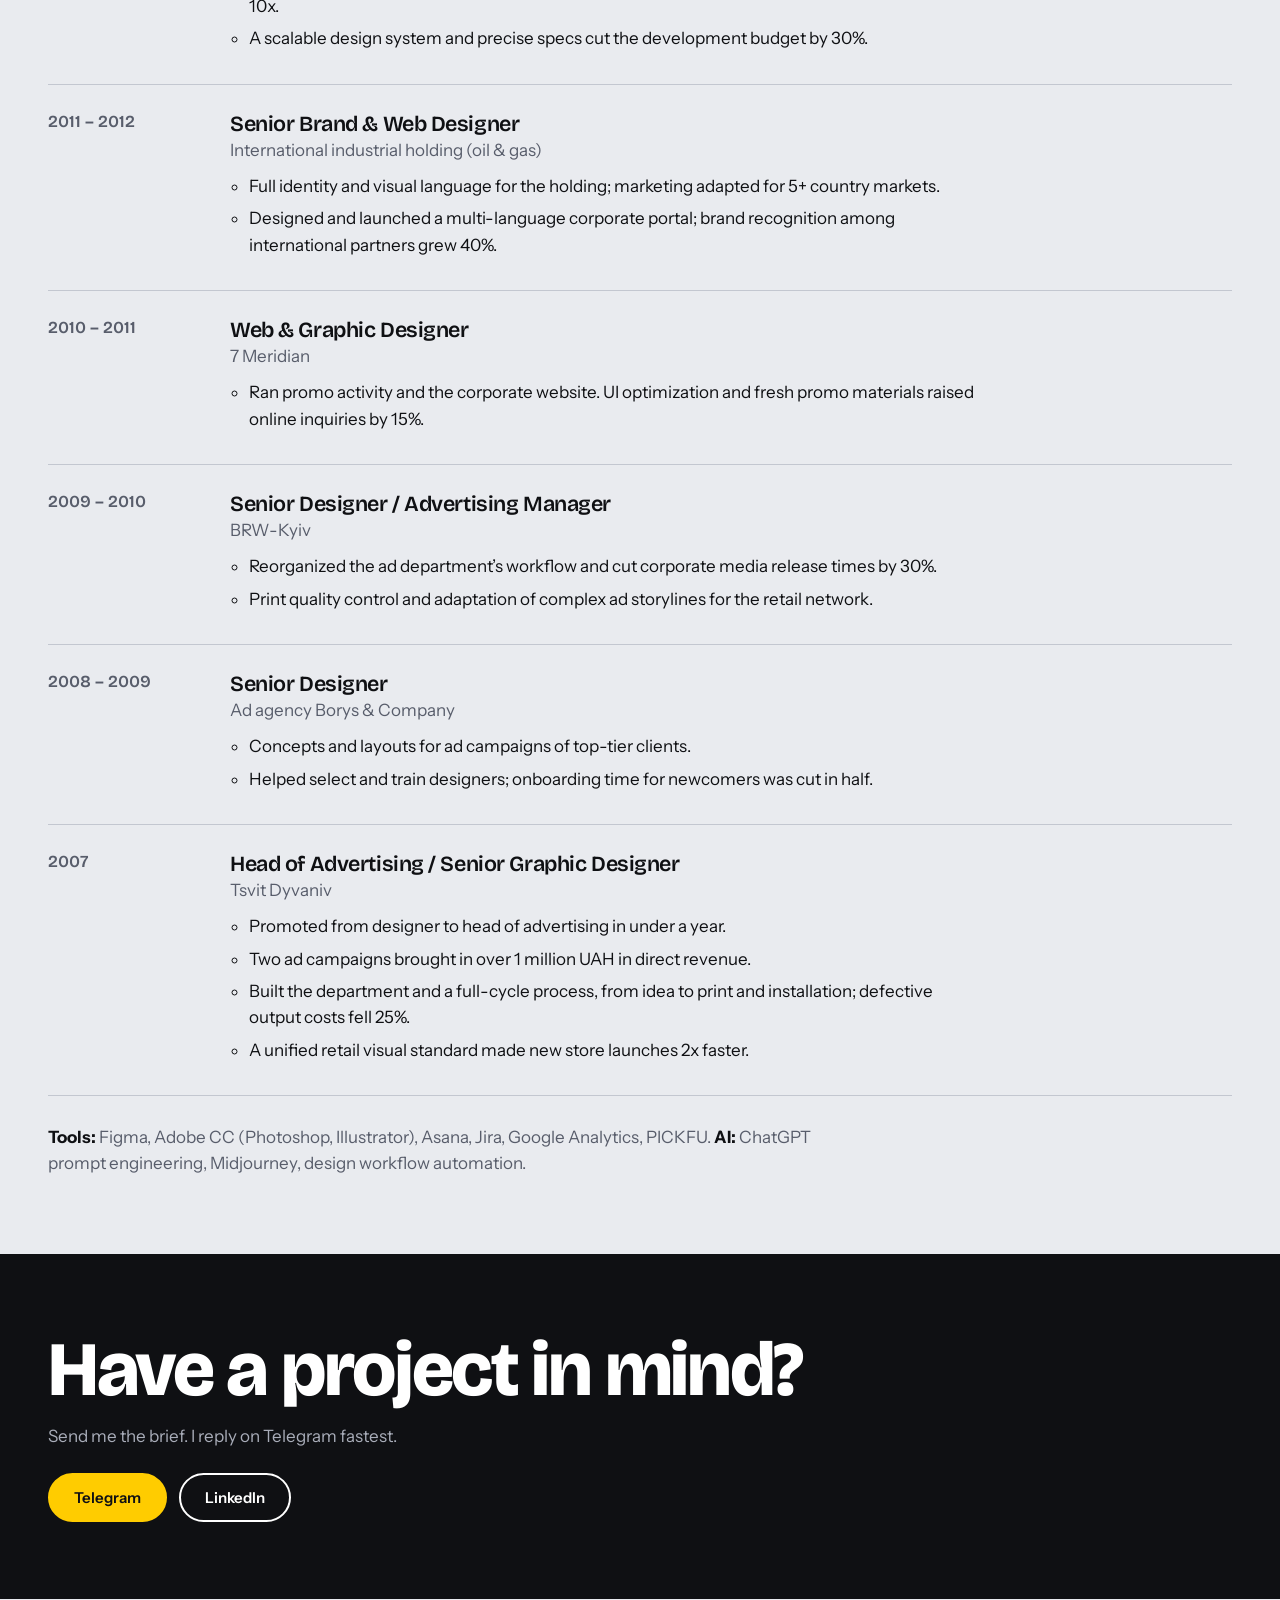
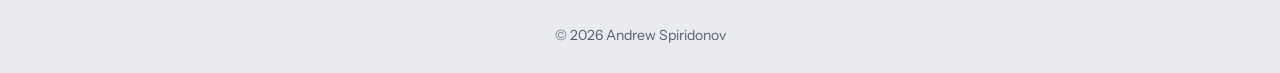
==== commit d325274a: "update index file" ====
--- a/index.html
+++ b/index.html
@@ -300,7 +300,7 @@
           </button>
           <button
             class="card"
-            data-cat="brand"
+            data-cat="gaming"
             data-title="Zevs"
             data-imgs="img/009_1_ZEVS.png"
           >
@@ -309,7 +309,7 @@
               alt=""
               loading="lazy"
               decoding="async"
-            /><span class="meta"><b>Zevs</b><i>Brand</i></span>
+            /><span class="meta"><b>Zevs</b><i>Gaming</i></span>
           </button>
           <button
             class="card"
@@ -386,8 +386,7 @@
       <section id="motion" class="wrap">
         <h2>Motion &amp; video</h2>
         <p class="sub">
-          RIGHT LINK of reels need a password. Message me on Telegram to get
-          access.
+          Both reels need a password. Message me on Telegram to get access.
         </p>
         <div class="reels">
           <a
